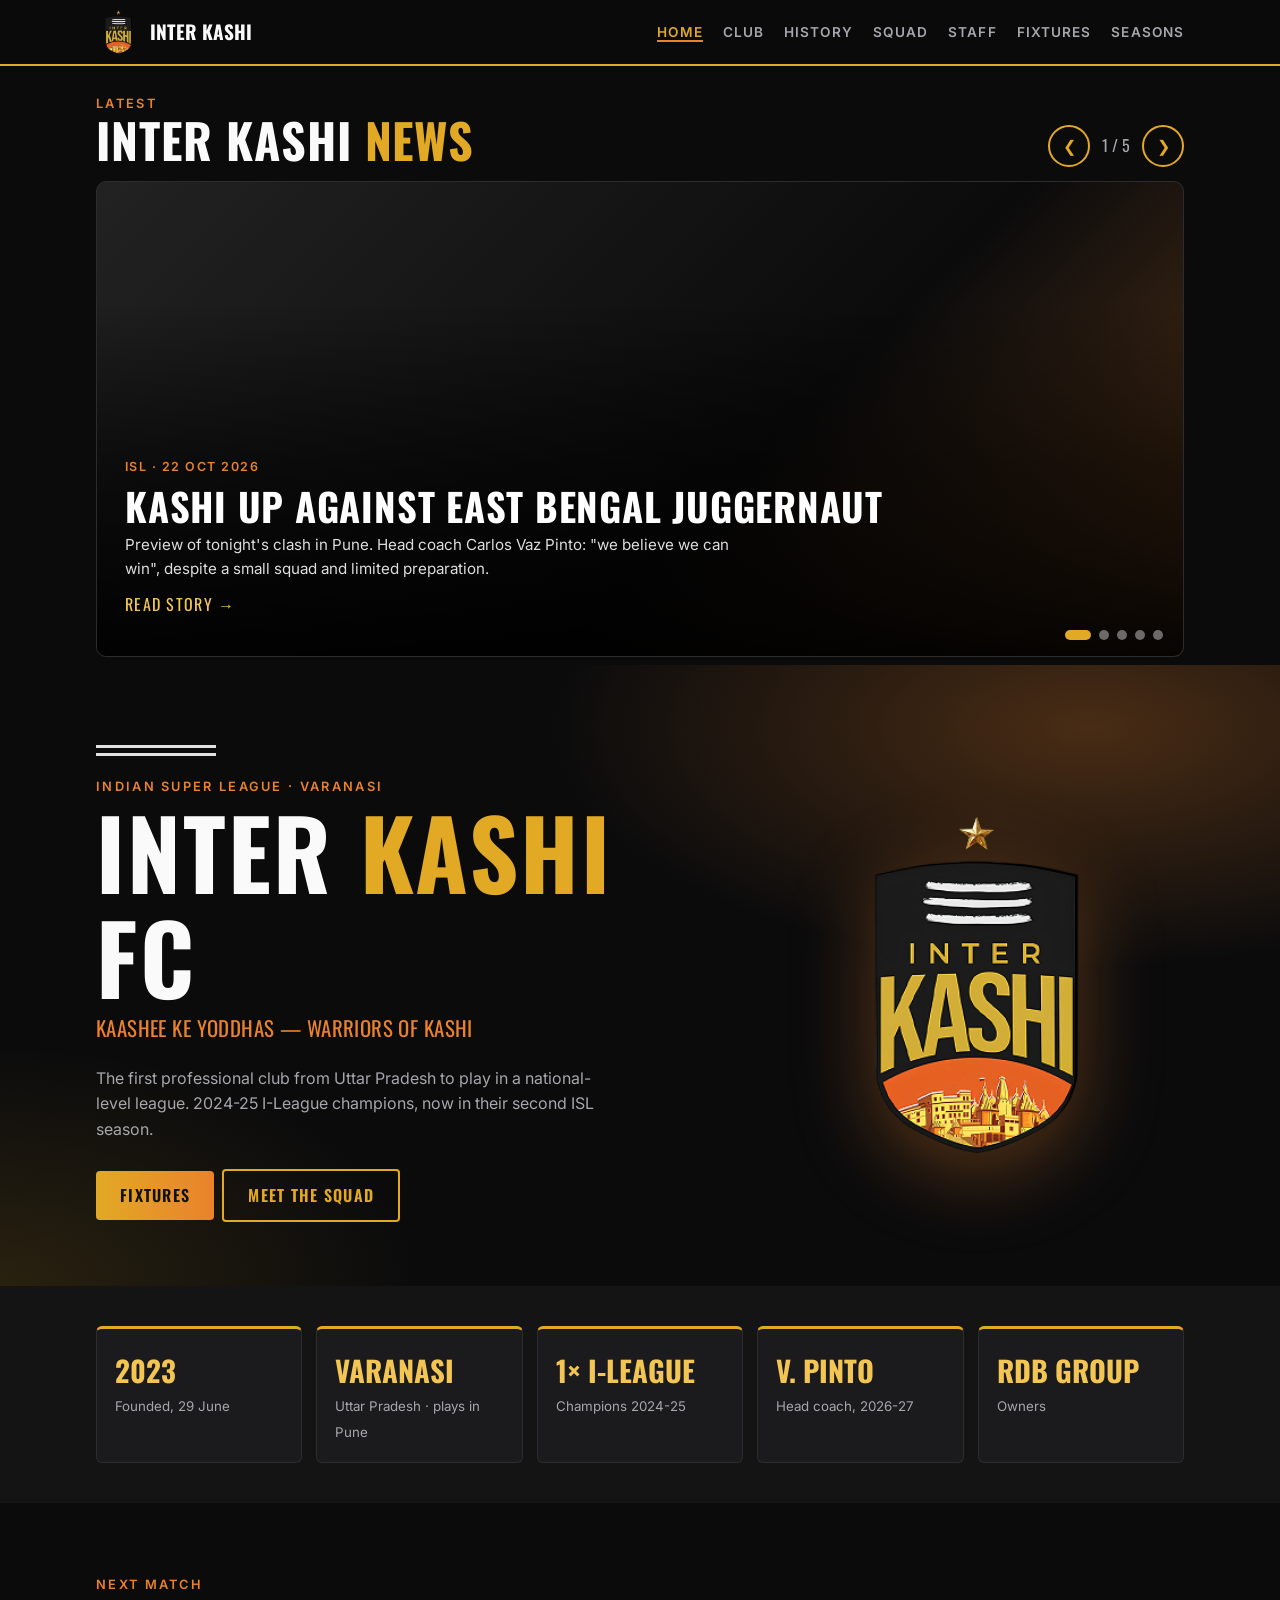
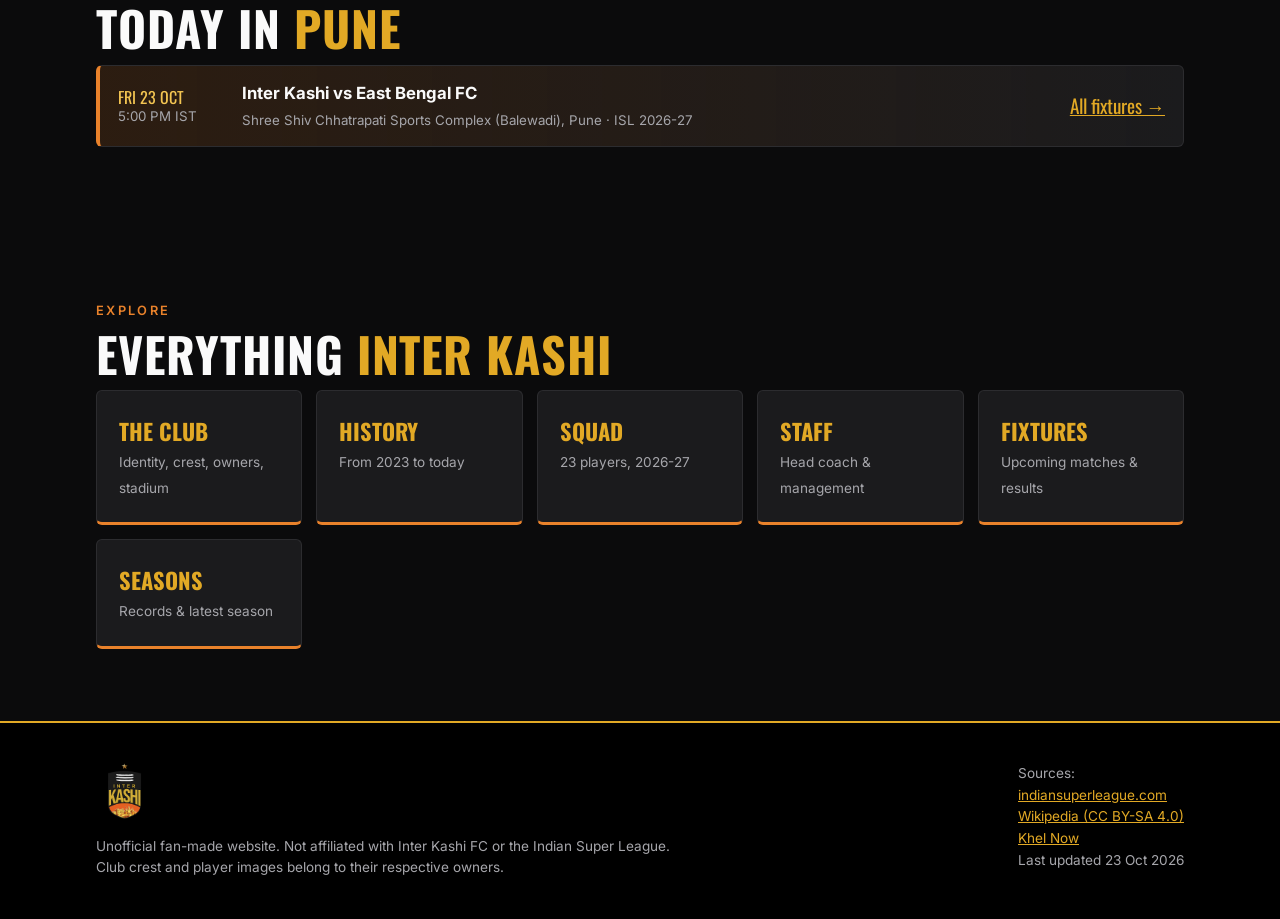
==== index.html @ e0caad7c "Add Inter Kashi FC fan website Co-Authored-By: Claude Sonnet 5.5 <noreply@anthropic.com>" ====
<!doctype html>
<html lang="en"><head><meta charset="utf-8">
<meta name="viewport" content="width=device-width, initial-scale=1">
<title>Kaashee ke Yoddhas | Inter Kashi FC</title>
<meta name="description" content="Unofficial fan site for Inter Kashi FC, the Varanasi-based Indian Super League club.">
<link rel="icon" href="assets/logo.png">
<link rel="preconnect" href="https://fonts.googleapis.com">
<link href="https://fonts.googleapis.com/css2?family=Oswald:wght@500;600;700&family=Inter:wght@400;500;600&display=swap" rel="stylesheet">
<link rel="stylesheet" href="assets/style.css">
</head><body>
<nav><div class="wrap">
<a class="brand" href="index.html"><img src="assets/logo.png" alt="Inter Kashi FC crest">Inter Kashi</a>
<ul class="links"><li><a href="index.html" class=cur>Home</a></li><li><a href="club.html">Club</a></li><li><a href="history.html">History</a></li><li><a href="squad.html">Squad</a></li><li><a href="staff.html">Staff</a></li><li><a href="fixtures.html">Fixtures</a></li><li><a href="seasons.html">Seasons</a></li></ul></div></nav>
<section class="newsbar"><div class="wrap">
<div class="nbhead"><div><div class="eyebrow">Latest</div><h2 style="margin:0">Inter Kashi <span>news</span></h2></div>
<div class="ctrl"><button id="prev" aria-label="Previous news">&#10094;</button><span id="count">1 / 5</span><button id="next" aria-label="Next news">&#10095;</button></div></div>
<div class="carousel" id="car"><a class="slide on" href="https://www.indiansuperleague.com/news/kashi-up-against-east-bengal-juggernaut" target="_blank" rel="noopener"><img src="https://www.indiansuperleague.com/static-assets/waf-images/2c/7c/e0/16-9/ot0p9T7Qmj.jpg" alt="" referrerpolicy="no-referrer" onerror="this.remove()"><div class="cap"><span class="src">ISL &middot; 22 OCT 2026</span><h2>Kashi up against East Bengal juggernaut</h2><p>Preview of tonight's clash in Pune. Head coach Carlos Vaz Pinto: "we believe we can win", despite a small squad and limited preparation.</p><span class="rd">Read story &rarr;</span></div></a><a class="slide" href="https://www.indiansuperleague.com/news/thoi-singhs-late-equaliser-earns-inter-kashi-a-point-against-odisha-fc" target="_blank" rel="noopener"><img src="https://www.indiansuperleague.com/static-assets/waf-images/d6/ef/b6/16-9/3qwlzgHMJX.jpg" alt="" referrerpolicy="no-referrer" onerror="this.remove()"><div class="cap"><span class="src">ISL &middot; 17 OCT 2026</span><h2>Thoi Singh's late equaliser earns Inter Kashi a point against Odisha FC</h2><p>Odisha led through a 56th-minute own goal; Thoi Singh levelled in the 89th minute for a 1-1 draw.</p><span class="rd">Read story &rarr;</span></div></a><a class="slide" href="https://www.indiansuperleague.com/news/inter-kashi-odisha-fc-seek-first-points-after-opening-defeats" target="_blank" rel="noopener"><img src="https://www.indiansuperleague.com/static-assets/waf-images/f1/e8/b3/16-9/x2hdsy88LS.JPG" alt="" referrerpolicy="no-referrer" onerror="this.remove()"><div class="cap"><span class="src">ISL &middot; 16 OCT 2026</span><h2>Inter Kashi, Odisha FC seek first points after opening defeats</h2><p>Both sides came into matchday 2 pointless after losing their openers.</p><span class="rd">Read story &rarr;</span></div></a><a class="slide" href="https://khelnow.com/football/indian-football-isl-2026-27-inter-kashi-complete-squad" target="_blank" rel="noopener"><img src="https://assets.khelnow.com/news/uploads/2026/10/ikf-sq.jpg" alt="" referrerpolicy="no-referrer" onerror="this.remove()"><div class="cap"><span class="src">Khel Now &middot; 11 OCT 2026</span><h2>Inter Kashi complete squad for ISL 2026-27</h2><p>An all-Indian, 22-man registered squad under Portuguese coach Carlos Vaz Pinto.</p><span class="rd">Read story &rarr;</span></div></a><a class="slide" href="https://www.thehansindia.com/sports/isl-2026-27-inter-kashi-odisha-fc-eye-first-points-after-opening-defeat-1133015" target="_blank" rel="noopener"><img src="https://assets.thehansindia.com/h-upload/2026/10/16/1714220-isl.jpg" alt="" referrerpolicy="no-referrer" onerror="this.remove()"><div class="cap"><span class="src">The Hans India &middot; 11 OCT 2026</span><h2>ISL 2026-27: Inter Kashi, Odisha FC eye first points after opening defeat</h2><p>Inter Kashi opened the season with a 0-2 defeat to Kerala Blasters.</p><span class="rd">Read story &rarr;</span></div></a><div class="dots"><button class="dot on" aria-label="News 1"></button><button class="dot" aria-label="News 2"></button><button class="dot" aria-label="News 3"></button><button class="dot" aria-label="News 4"></button><button class="dot" aria-label="News 5"></button></div></div></div></section><header class="hero"><div class="wrap"><div>
<div class="stripes"></div><div class="eyebrow">Indian Super League &middot; Varanasi</div>
<h1>Inter <em>Kashi</em> FC</h1>
<p class="display" style="font-size:1.3rem;color:var(--orange);margin-top:8px">Kaashee ke Yoddhas &mdash; Warriors of Kashi</p>
<p>The first professional club from Uttar Pradesh to play in a national-level league. 2024-25 I-League champions, now in their second ISL season.</p>
<a class="btn primary" href="fixtures.html">Fixtures</a><a class="btn ghost" href="squad.html">Meet the squad</a>
</div><img src="assets/logo.png" alt="Inter Kashi FC crest"></div></header>

<section class="alt" style="padding:40px 0"><div class="wrap facts">
<div class="fact"><b>2023</b><small>Founded, 29 June</small></div>
<div class="fact"><b>Varanasi</b><small>Uttar Pradesh &middot; plays in Pune</small></div>
<div class="fact"><b>1&times; I-League</b><small>Champions 2024-25</small></div>
<div class="fact"><b>V. Pinto</b><small>Head coach, 2026-27</small></div>
<div class="fact"><b>RDB Group</b><small>Owners</small></div></div></section>

<section><div class="wrap"><div class="eyebrow">Next match</div><h2>Today in <span>Pune</span></h2>
<div class="fx next"><div class="d">Fri 23 Oct<small>5:00 PM IST</small></div>
<div class="t"><b>Inter Kashi vs East Bengal FC</b><small>Shree Shiv Chhatrapati Sports Complex (Balewadi), Pune &middot; ISL 2026-27</small></div>
<div class="k"><a href="fixtures.html" style="color:var(--gold)">All fixtures &rarr;</a></div></div></div></section>

<section><div class="wrap"><div class="eyebrow">Explore</div><h2>Everything <span>Inter Kashi</span></h2>
<div class="nav-cards"><a href="club.html"><b>The Club</b><span>Identity, crest, owners, stadium</span></a><a href="history.html"><b>History</b><span>From 2023 to today</span></a><a href="squad.html"><b>Squad</b><span>23 players, 2026-27</span></a><a href="staff.html"><b>Staff</b><span>Head coach & management</span></a><a href="fixtures.html"><b>Fixtures</b><span>Upcoming matches & results</span></a><a href="seasons.html"><b>Seasons</b><span>Records & latest season</span></a></div></div></section>
<footer><div class="wrap">
<div><img src="assets/logo.png" alt="" style="height:56px;margin-bottom:10px"><br>
Unofficial fan-made website. Not affiliated with Inter Kashi FC or the Indian Super League.<br>
Club crest and player images belong to their respective owners.</div>
<div>Sources:<br>
<a href="https://www.indiansuperleague.com/clubs/2354-inter-kashi-profile">indiansuperleague.com</a><br>
<a href="https://en.wikipedia.org/wiki/Inter_Kashi_FC">Wikipedia (CC BY-SA 4.0)</a><br>
<a href="https://khelnow.com/football/indian-football-isl-2026-27-inter-kashi-fixtures">Khel Now</a><br>
Last updated 23 Oct 2026</div>
</div></footer><script>
(function(){const s=[...document.querySelectorAll('#car .slide')],d=[...document.querySelectorAll('#car .dot')],c=document.getElementById('count');let i=0,t;
function go(n){i=(n+s.length)%s.length;s.forEach((x,k)=>x.classList.toggle('on',k===i));d.forEach((x,k)=>x.classList.toggle('on',k===i));c.textContent=(i+1)+' / '+s.length}
function auto(){clearInterval(t);t=setInterval(()=>go(i+1),7000)}
document.getElementById('next').onclick=()=>{go(i+1);auto()};document.getElementById('prev').onclick=()=>{go(i-1);auto()};
d.forEach((x,k)=>x.onclick=()=>{go(k);auto()});
document.addEventListener('keydown',e=>{if(e.key==='ArrowRight'){go(i+1);auto()}if(e.key==='ArrowLeft'){go(i-1);auto()}});
let x0=null;const car=document.getElementById('car');car.addEventListener('touchstart',e=>x0=e.touches[0].clientX,{passive:true});
car.addEventListener('touchend',e=>{if(x0===null)return;const dx=e.changedTouches[0].clientX-x0;if(Math.abs(dx)>40){go(i+(dx<0?1:-1));auto()}x0=null});
auto();})();
</script></body></html>
---- assets/style.css ----
:root{
  --black:#0b0b0c; --ink:#141415; --card:#1b1b1d; --line:#2c2c2f;
  --gold:#e2a925; --gold-2:#f3c552; --orange:#e9822b; --white:#fafafa; --muted:#a6a6ab;
}
*{box-sizing:border-box;margin:0;padding:0}
html{scroll-behavior:smooth}
body{background:var(--black);color:var(--white);font-family:Inter,system-ui,sans-serif;line-height:1.6}
h1,h2,h3,.display{font-family:Oswald,Impact,sans-serif;text-transform:uppercase;letter-spacing:.02em;line-height:1.1}
a{color:inherit}
.wrap{max-width:1120px;margin:0 auto;padding:0 16px}
section{padding:72px 0}
.eyebrow{color:var(--orange);font-weight:600;letter-spacing:.18em;font-size:.8rem;text-transform:uppercase}
h2{font-size:clamp(2rem,5vw,3rem);margin:6px 0 10px}
h2 span{color:var(--gold)}
.lead{color:var(--muted);max-width:680px;margin-bottom:32px}
.stripes{height:14px;background:repeating-linear-gradient(#fafafa 0 3px,transparent 3px 8px);opacity:.9;width:120px;margin:0 0 18px}

/* nav */
nav{position:sticky;top:0;z-index:20;background:rgba(11,11,12,.92);backdrop-filter:blur(8px);border-bottom:2px solid var(--gold)}
nav .wrap{display:flex;align-items:center;justify-content:space-between;height:64px;gap:16px}
.brand{display:flex;align-items:center;gap:10px;text-decoration:none;font-family:Oswald;font-size:1.2rem;text-transform:uppercase;font-weight:700}
.brand img{height:44px}
.links{display:flex;gap:20px;list-style:none;overflow-x:auto}
.links a{text-decoration:none;color:var(--muted);font-size:.85rem;text-transform:uppercase;letter-spacing:.08em;font-weight:600;white-space:nowrap}
.links a:hover{color:var(--gold)}

/* hero */
.hero{padding:80px 0 64px;background:
  radial-gradient(900px 400px at 85% 10%,rgba(233,130,43,.28),transparent 60%),
  radial-gradient(700px 400px at 0% 100%,rgba(226,169,37,.14),transparent 60%),var(--black)}
.hero .wrap{display:grid;grid-template-columns:1.2fr .8fr;gap:32px;align-items:center}
.hero h1{font-size:clamp(3rem,9vw,6rem)}
.hero h1 em{font-style:normal;color:var(--gold)}
.hero p{color:var(--muted);max-width:520px;margin:16px 0 26px}
.btn{display:inline-block;padding:12px 24px;font-family:Oswald;text-transform:uppercase;letter-spacing:.08em;text-decoration:none;font-weight:600;border-radius:4px}
.btn.primary{background:linear-gradient(90deg,var(--gold),var(--orange));color:#111}
.btn.ghost{border:2px solid var(--gold);color:var(--gold);margin-left:8px}
.hero img{width:100%;max-width:340px;justify-self:center;filter:drop-shadow(0 20px 40px rgba(233,130,43,.35))}

/* facts */
.facts{display:grid;grid-template-columns:repeat(auto-fit,minmax(170px,1fr));gap:14px}
.fact{background:var(--card);border:1px solid var(--line);border-top:3px solid var(--gold);padding:18px;border-radius:6px}
.fact b{display:block;font-family:Oswald;font-size:1.8rem;color:var(--gold-2);text-transform:uppercase}
.fact small{color:var(--muted)}

.alt{background:var(--ink)}
.two{display:grid;grid-template-columns:1fr 1fr;gap:32px}
.card{background:var(--card);border:1px solid var(--line);border-radius:8px;padding:24px}
.card h3{color:var(--gold);margin-bottom:8px;font-size:1.3rem}
.card p+p{margin-top:10px}
.muted{color:var(--muted)}

/* timeline */
.tl{border-left:3px solid var(--gold);margin-left:8px}
.tl li{list-style:none;position:relative;padding:0 0 22px 24px}
.tl li::before{content:"";position:absolute;left:-10px;top:6px;width:16px;height:16px;border-radius:50%;background:var(--orange);border:3px solid var(--black)}
.tl time{font-family:Oswald;color:var(--gold-2);letter-spacing:.05em}

/* squad */
.tabs{display:flex;gap:8px;flex-wrap:wrap;margin-bottom:22px}
.tabs button{background:transparent;color:var(--white);border:1px solid var(--line);padding:8px 16px;border-radius:999px;font:600 .8rem Inter;cursor:pointer;text-transform:uppercase;letter-spacing:.06em}
.tabs button.on,.tabs button:hover{background:var(--gold);color:#111;border-color:var(--gold)}
.players{display:grid;grid-template-columns:repeat(auto-fill,minmax(160px,1fr));gap:14px}
.player{background:var(--card);border:1px solid var(--line);border-radius:8px;overflow:hidden;position:relative}
.player .ph{aspect-ratio:1/1;background:linear-gradient(160deg,#2a2a2d,#111);display:grid;place-items:center;overflow:hidden}
.player .ph img{width:100%;height:100%;object-fit:cover;object-position:top}
.player .ph img.fallback{width:55%;height:auto;opacity:.35;object-fit:contain}
.player .no{position:absolute;top:8px;left:10px;font-family:Oswald;font-size:1.6rem;color:var(--gold);text-shadow:0 1px 6px #000}
.player .info{padding:10px 12px;border-top:3px solid var(--orange)}
.player .info b{display:block;font-size:.95rem}
.player .info span{color:var(--muted);font-size:.78rem;text-transform:uppercase;letter-spacing:.08em}

/* tables */
.tw{overflow-x:auto;border:1px solid var(--line);border-radius:8px}
table{width:100%;border-collapse:collapse;font-size:.9rem;min-width:520px}
th{background:var(--gold);color:#111;font-family:Oswald;text-transform:uppercase;letter-spacing:.06em;text-align:left;padding:10px 12px;font-weight:600}
td{padding:10px 12px;border-top:1px solid var(--line)}
tr:hover td{background:#202023}
td.hl{color:var(--gold-2);font-weight:600}

.staff{display:grid;grid-template-columns:repeat(auto-fit,minmax(220px,1fr));gap:14px}
.staff div{background:var(--card);border-left:4px solid var(--orange);padding:14px 16px;border-radius:4px}
.staff small{color:var(--muted);text-transform:uppercase;letter-spacing:.08em;font-size:.72rem}
.staff b{display:block}

.news a{display:block;background:var(--card);border:1px solid var(--line);border-left:4px solid var(--gold);padding:16px 18px;margin-bottom:12px;text-decoration:none;border-radius:4px}
.news a:hover{border-left-color:var(--orange)}
.news small{color:var(--orange);font-weight:600}

.honour{text-align:center;padding:40px 24px;border:2px solid var(--gold);border-radius:10px;background:linear-gradient(180deg,rgba(226,169,37,.12),transparent)}
.honour .star{font-size:3rem;color:var(--gold)}
.honour b{font-family:Oswald;font-size:2rem;text-transform:uppercase;display:block}

footer{background:#000;border-top:2px solid var(--gold);padding:40px 0;color:var(--muted);font-size:.85rem}
footer .wrap{display:flex;flex-wrap:wrap;gap:24px;justify-content:space-between}
footer a{color:var(--gold)}

@media(max-width:800px){
  .hero .wrap,.two{grid-template-columns:1fr}
  .hero img{max-width:220px;order:-1}
  section{padding:48px 0}
}
.pagehead{padding:56px 0 36px;background:radial-gradient(800px 300px at 90% 0,rgba(233,130,43,.25),transparent 60%),var(--black);border-bottom:1px solid var(--line)}
.pagehead h1{font-size:clamp(2.4rem,7vw,4rem)}
.pagehead h1 em{font-style:normal;color:var(--gold)}
.links a.cur{color:var(--gold);border-bottom:2px solid var(--orange)}
.nav-cards{display:grid;grid-template-columns:repeat(auto-fit,minmax(200px,1fr));gap:14px;margin-top:8px}
.nav-cards a{display:block;background:var(--card);border:1px solid var(--line);border-bottom:3px solid var(--orange);padding:22px;border-radius:6px;text-decoration:none}
.nav-cards a:hover{border-bottom-color:var(--gold);transform:translateY(-2px)}
.nav-cards b{display:block;font-family:Oswald;font-size:1.4rem;text-transform:uppercase;color:var(--gold)}
.nav-cards span{color:var(--muted);font-size:.85rem}
.fx{display:grid;grid-template-columns:110px 1fr auto;gap:14px;align-items:center;background:var(--card);border:1px solid var(--line);border-left:4px solid var(--gold);border-radius:6px;padding:14px 18px;margin-bottom:10px}
.fx .d{font-family:Oswald;text-transform:uppercase;color:var(--gold-2);line-height:1.2}
.fx .d small{display:block;color:var(--muted);font-family:Inter;text-transform:none}
.fx .t b{display:block;font-size:1.05rem}
.fx .t small{color:var(--muted)}
.fx .k{text-align:right;font-family:Oswald;font-size:1.2rem}
.fx.next{border-left-color:var(--orange);background:linear-gradient(90deg,rgba(233,130,43,.15),var(--card))}
.fx.W{border-left-color:#3fb950}.fx.D{border-left-color:var(--muted)}.fx.L{border-left-color:#e5484d}
.tag{display:inline-block;font:600 .7rem Inter;letter-spacing:.1em;text-transform:uppercase;background:var(--orange);color:#111;padding:2px 8px;border-radius:3px;margin-left:6px}
.note{background:rgba(226,169,37,.08);border:1px solid rgba(226,169,37,.35);border-radius:6px;padding:12px 16px;font-size:.85rem;color:var(--muted);margin:16px 0}
@media(max-width:800px){.fx{grid-template-columns:1fr}.fx .k{text-align:left}}
.newsbar{padding:28px 0 8px;background:var(--black)}
.nbhead{display:flex;justify-content:space-between;align-items:flex-end;margin-bottom:14px;gap:12px}
.ctrl{display:flex;align-items:center;gap:12px;font-family:Oswald;color:var(--muted)}
.ctrl button{width:42px;height:42px;border-radius:50%;border:2px solid var(--gold);background:transparent;color:var(--gold);font-size:1rem;cursor:pointer}
.ctrl button:hover{background:var(--gold);color:#111}
.carousel{position:relative;aspect-ratio:16/7;min-height:280px;border-radius:10px;overflow:hidden;background:linear-gradient(135deg,#222,#0b0b0c 60%,rgba(233,130,43,.35));border:1px solid var(--line)}
.slide{position:absolute;inset:0;opacity:0;visibility:hidden;transition:opacity .5s;text-decoration:none;display:block}
.slide.on{opacity:1;visibility:visible}
.slide img{position:absolute;inset:0;width:100%;height:100%;object-fit:cover}
.slide::after{content:"";position:absolute;inset:0;background:linear-gradient(0deg,rgba(0,0,0,.92) 0,rgba(0,0,0,.55) 40%,transparent 75%)}
.cap{position:absolute;left:0;right:0;bottom:0;padding:24px 28px 38px;z-index:2;max-width:820px}
.cap .src{color:var(--orange);font-weight:600;font-size:.78rem;letter-spacing:.12em;text-transform:uppercase}
.cap h2{font-size:clamp(1.4rem,3.6vw,2.4rem);margin:6px 0;color:#fff}
.cap p{color:#ddd;font-size:.95rem;max-width:620px}
.cap .rd{display:inline-block;margin-top:10px;color:var(--gold-2);font-family:Oswald;text-transform:uppercase;letter-spacing:.08em}
.dots{position:absolute;right:20px;bottom:16px;display:flex;gap:8px;z-index:3}
.dot{width:10px;height:10px;border-radius:50%;border:0;background:rgba(255,255,255,.4);cursor:pointer;padding:0}
.dot.on{background:var(--gold);width:26px;border-radius:6px}
@media(max-width:800px){.carousel{aspect-ratio:4/5;min-height:0}.cap{padding:16px 16px 40px}.cap p{display:none}}
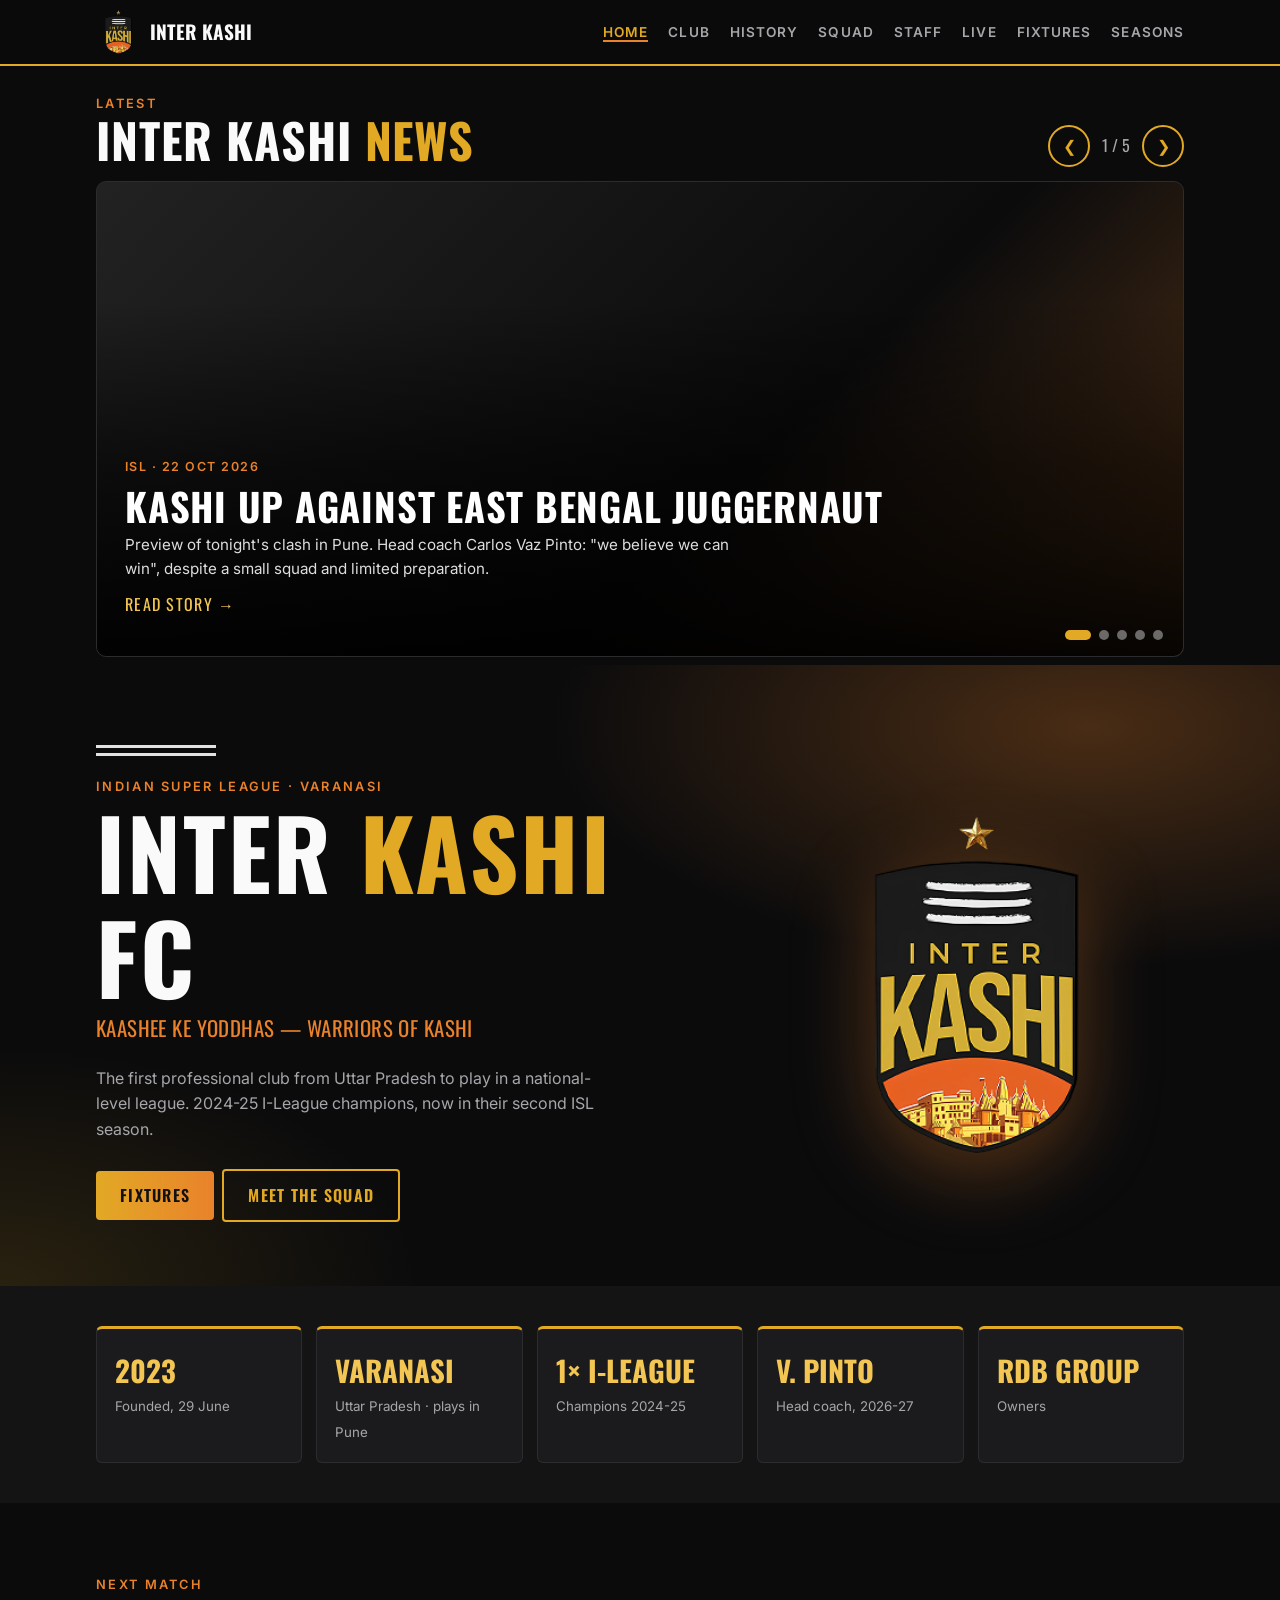
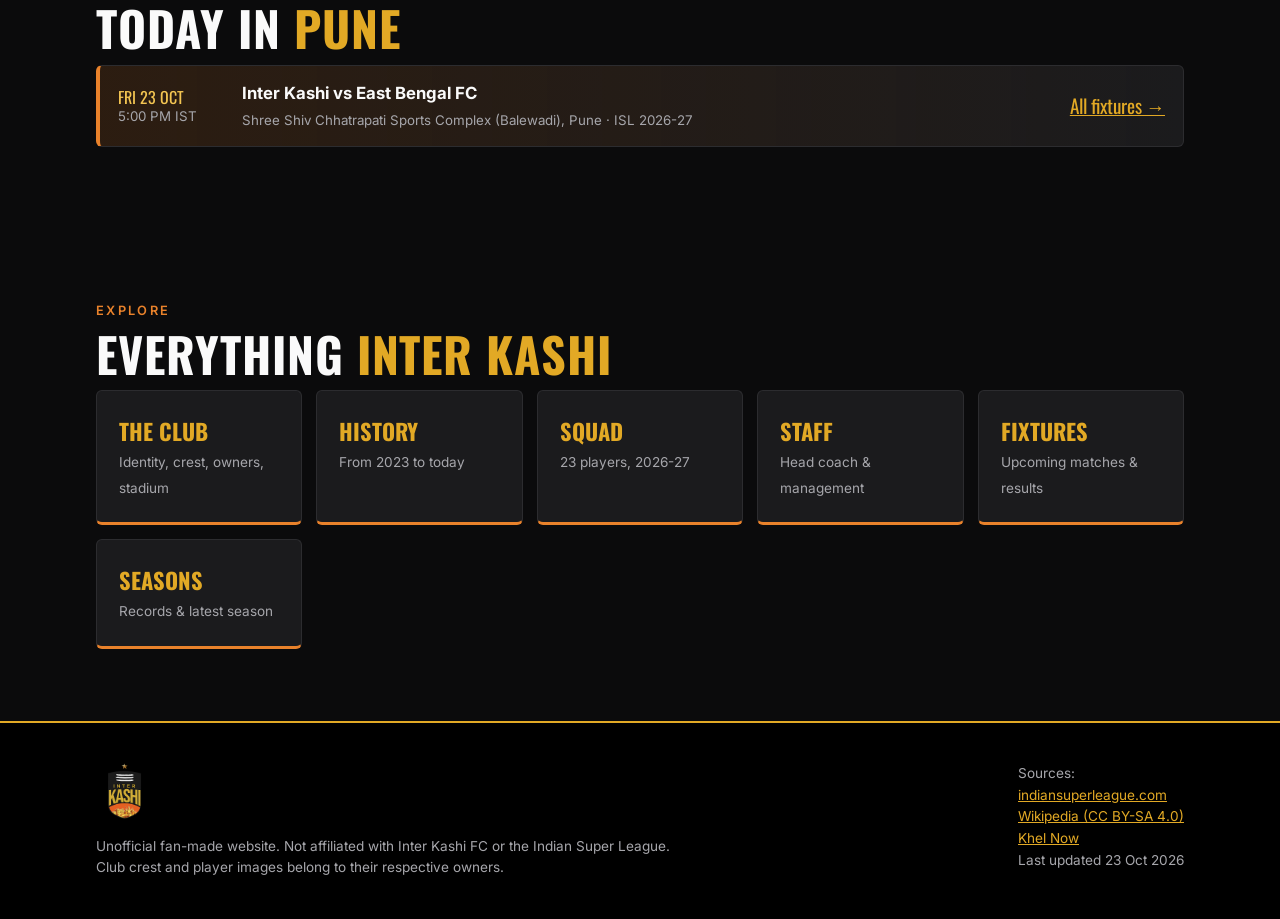
==== commit a0132f39: "Add live match centre page Co-Authored-By: Claude Sonnet 5.5 <noreply@anthropic.com>" ====
--- a/index.html
+++ b/index.html
@@ -10,11 +10,11 @@
 </head><body>
 <nav><div class="wrap">
 <a class="brand" href="index.html"><img src="assets/logo.png" alt="Inter Kashi FC crest">Inter Kashi</a>
-<ul class="links"><li><a href="index.html" class=cur>Home</a></li><li><a href="club.html">Club</a></li><li><a href="history.html">History</a></li><li><a href="squad.html">Squad</a></li><li><a href="staff.html">Staff</a></li><li><a href="fixtures.html">Fixtures</a></li><li><a href="seasons.html">Seasons</a></li></ul></div></nav>
+<ul class="links"><li><a href="index.html" class=cur>Home</a></li><li><a href="club.html">Club</a></li><li><a href="history.html">History</a></li><li><a href="squad.html">Squad</a></li><li><a href="staff.html">Staff</a></li><li><a href="live.html">Live</a></li><li><a href="fixtures.html">Fixtures</a></li><li><a href="seasons.html">Seasons</a></li></ul></div></nav>
 <section class="newsbar"><div class="wrap">
 <div class="nbhead"><div><div class="eyebrow">Latest</div><h2 style="margin:0">Inter Kashi <span>news</span></h2></div>
 <div class="ctrl"><button id="prev" aria-label="Previous news">&#10094;</button><span id="count">1 / 5</span><button id="next" aria-label="Next news">&#10095;</button></div></div>
-<div class="carousel" id="car"><a class="slide on" href="https://www.indiansuperleague.com/news/kashi-up-against-east-bengal-juggernaut" target="_blank" rel="noopener"><img src="https://www.indiansuperleague.com/static-assets/waf-images/2c/7c/e0/16-9/ot0p9T7Qmj.jpg" alt="" referrerpolicy="no-referrer" onerror="this.remove()"><div class="cap"><span class="src">ISL &middot; 22 OCT 2026</span><h2>Kashi up against East Bengal juggernaut</h2><p>Preview of tonight's clash in Pune. Head coach Carlos Vaz Pinto: "we believe we can win", despite a small squad and limited preparation.</p><span class="rd">Read story &rarr;</span></div></a><a class="slide" href="https://www.indiansuperleague.com/news/thoi-singhs-late-equaliser-earns-inter-kashi-a-point-against-odisha-fc" target="_blank" rel="noopener"><img src="https://www.indiansuperleague.com/static-assets/waf-images/d6/ef/b6/16-9/3qwlzgHMJX.jpg" alt="" referrerpolicy="no-referrer" onerror="this.remove()"><div class="cap"><span class="src">ISL &middot; 17 OCT 2026</span><h2>Thoi Singh's late equaliser earns Inter Kashi a point against Odisha FC</h2><p>Odisha led through a 56th-minute own goal; Thoi Singh levelled in the 89th minute for a 1-1 draw.</p><span class="rd">Read story &rarr;</span></div></a><a class="slide" href="https://www.indiansuperleague.com/news/inter-kashi-odisha-fc-seek-first-points-after-opening-defeats" target="_blank" rel="noopener"><img src="https://www.indiansuperleague.com/static-assets/waf-images/f1/e8/b3/16-9/x2hdsy88LS.JPG" alt="" referrerpolicy="no-referrer" onerror="this.remove()"><div class="cap"><span class="src">ISL &middot; 16 OCT 2026</span><h2>Inter Kashi, Odisha FC seek first points after opening defeats</h2><p>Both sides came into matchday 2 pointless after losing their openers.</p><span class="rd">Read story &rarr;</span></div></a><a class="slide" href="https://khelnow.com/football/indian-football-isl-2026-27-inter-kashi-complete-squad" target="_blank" rel="noopener"><img src="https://assets.khelnow.com/news/uploads/2026/10/ikf-sq.jpg" alt="" referrerpolicy="no-referrer" onerror="this.remove()"><div class="cap"><span class="src">Khel Now &middot; 11 OCT 2026</span><h2>Inter Kashi complete squad for ISL 2026-27</h2><p>An all-Indian, 22-man registered squad under Portuguese coach Carlos Vaz Pinto.</p><span class="rd">Read story &rarr;</span></div></a><a class="slide" href="https://www.thehansindia.com/sports/isl-2026-27-inter-kashi-odisha-fc-eye-first-points-after-opening-defeat-1133015" target="_blank" rel="noopener"><img src="https://assets.thehansindia.com/h-upload/2026/10/16/1714220-isl.jpg" alt="" referrerpolicy="no-referrer" onerror="this.remove()"><div class="cap"><span class="src">The Hans India &middot; 11 OCT 2026</span><h2>ISL 2026-27: Inter Kashi, Odisha FC eye first points after opening defeat</h2><p>Inter Kashi opened the season with a 0-2 defeat to Kerala Blasters.</p><span class="rd">Read story &rarr;</span></div></a><div class="dots"><button class="dot on" aria-label="News 1"></button><button class="dot" aria-label="News 2"></button><button class="dot" aria-label="News 3"></button><button class="dot" aria-label="News 4"></button><button class="dot" aria-label="News 5"></button></div></div></div></section><header class="hero"><div class="wrap"><div>
+<div class="carousel" id="car"><a class="slide on" href="news-east-bengal-preview.html"><img src="https://www.indiansuperleague.com/static-assets/waf-images/2c/7c/e0/16-9/ot0p9T7Qmj.jpg" alt="" referrerpolicy="no-referrer" onerror="this.remove()"><div class="cap"><span class="src">ISL &middot; 22 OCT 2026</span><h2>Kashi up against East Bengal juggernaut</h2><p>Preview of tonight's clash in Pune. Head coach Carlos Vaz Pinto: "we believe we can win", despite a small squad and limited preparation.</p><span class="rd">Read story &rarr;</span></div></a><a class="slide" href="news-odisha-report.html"><img src="https://www.indiansuperleague.com/static-assets/waf-images/d6/ef/b6/16-9/3qwlzgHMJX.jpg" alt="" referrerpolicy="no-referrer" onerror="this.remove()"><div class="cap"><span class="src">ISL &middot; 17 OCT 2026</span><h2>Thoi Singh's late equaliser earns Inter Kashi a point against Odisha FC</h2><p>Odisha led through a 56th-minute own goal; Thoi Singh levelled in the 89th minute for a 1-1 draw.</p><span class="rd">Read story &rarr;</span></div></a><a class="slide" href="news-odisha-preview.html"><img src="https://www.indiansuperleague.com/static-assets/waf-images/f1/e8/b3/16-9/x2hdsy88LS.JPG" alt="" referrerpolicy="no-referrer" onerror="this.remove()"><div class="cap"><span class="src">ISL &middot; 16 OCT 2026</span><h2>Inter Kashi, Odisha FC seek first points after opening defeats</h2><p>Both sides came into matchday 2 pointless after losing their openers.</p><span class="rd">Read story &rarr;</span></div></a><a class="slide" href="news-squad-2026-27.html"><img src="https://assets.khelnow.com/news/uploads/2026/10/ikf-sq.jpg" alt="" referrerpolicy="no-referrer" onerror="this.remove()"><div class="cap"><span class="src">Khel Now &middot; 11 OCT 2026</span><h2>Inter Kashi complete squad for ISL 2026-27</h2><p>An all-Indian, 22-man registered squad under Portuguese coach Carlos Vaz Pinto.</p><span class="rd">Read story &rarr;</span></div></a><a class="slide" href="news-opening-defeat.html"><img src="https://assets.thehansindia.com/h-upload/2026/10/16/1714220-isl.jpg" alt="" referrerpolicy="no-referrer" onerror="this.remove()"><div class="cap"><span class="src">The Hans India &middot; 11 OCT 2026</span><h2>ISL 2026-27: Inter Kashi, Odisha FC eye first points after opening defeat</h2><p>Inter Kashi opened the season with a 0-2 defeat to Kerala Blasters.</p><span class="rd">Read story &rarr;</span></div></a><div class="dots"><button class="dot on" aria-label="News 1"></button><button class="dot" aria-label="News 2"></button><button class="dot" aria-label="News 3"></button><button class="dot" aria-label="News 4"></button><button class="dot" aria-label="News 5"></button></div></div></div></section><header class="hero"><div class="wrap"><div>
 <div class="stripes"></div><div class="eyebrow">Indian Super League &middot; Varanasi</div>
 <h1>Inter <em>Kashi</em> FC</h1>
 <p class="display" style="font-size:1.3rem;color:var(--orange);margin-top:8px">Kaashee ke Yoddhas &mdash; Warriors of Kashi</p>
--- a/assets/style.css
+++ b/assets/style.css
@@ -139,3 +139,19 @@
 .dot{width:10px;height:10px;border-radius:50%;border:0;background:rgba(255,255,255,.4);cursor:pointer;padding:0}
 .dot.on{background:var(--gold);width:26px;border-radius:6px}
 @media(max-width:800px){.carousel{aspect-ratio:4/5;min-height:0}.cap{padding:16px 16px 40px}.cap p{display:none}}
+.pagehead h1{max-width:900px}
+.article p{margin-bottom:14px}.article h3{color:var(--gold);margin:22px 0 8px}
+.news a{margin-bottom:10px}
+.sb{background:linear-gradient(135deg,#1b1b1d,#0b0b0c 70%,rgba(233,130,43,.25));border:1px solid var(--line);border-top:3px solid var(--gold);border-radius:10px;padding:22px;text-align:center}
+.sbt{color:var(--orange);font-family:Oswald;text-transform:uppercase;letter-spacing:.12em}
+.sbm{display:grid;grid-template-columns:1fr auto 1fr;align-items:center;gap:12px;margin:12px 0}
+.tm{font-family:Oswald;font-size:clamp(1.1rem,3.5vw,1.8rem);text-transform:uppercase}
+.sc{font-family:Oswald;font-size:clamp(2.4rem,9vw,4.5rem);color:var(--gold-2);line-height:1}
+.sbv{color:var(--muted);font-size:.85rem}
+.lh{color:var(--gold);margin:28px 0 10px}
+.e{display:flex;gap:12px;align-items:center;background:var(--card);border-left:3px solid var(--orange);padding:10px 14px;margin-bottom:6px;border-radius:4px}
+.em{font-family:Oswald;color:var(--gold-2);min-width:46px}
+.sr{display:grid;grid-template-columns:44px 1fr 120px 1fr 44px;gap:8px;align-items:center;margin-bottom:8px;text-align:center;font-size:.85rem}
+.sr span{color:var(--muted);text-transform:uppercase;font-size:.72rem;letter-spacing:.06em}
+.bar{height:8px;background:#2c2c2f;border-radius:4px;overflow:hidden;display:flex;justify-content:flex-end}.bar.r{justify-content:flex-start}
+.bar i{display:block;background:linear-gradient(90deg,var(--orange),var(--gold))}
